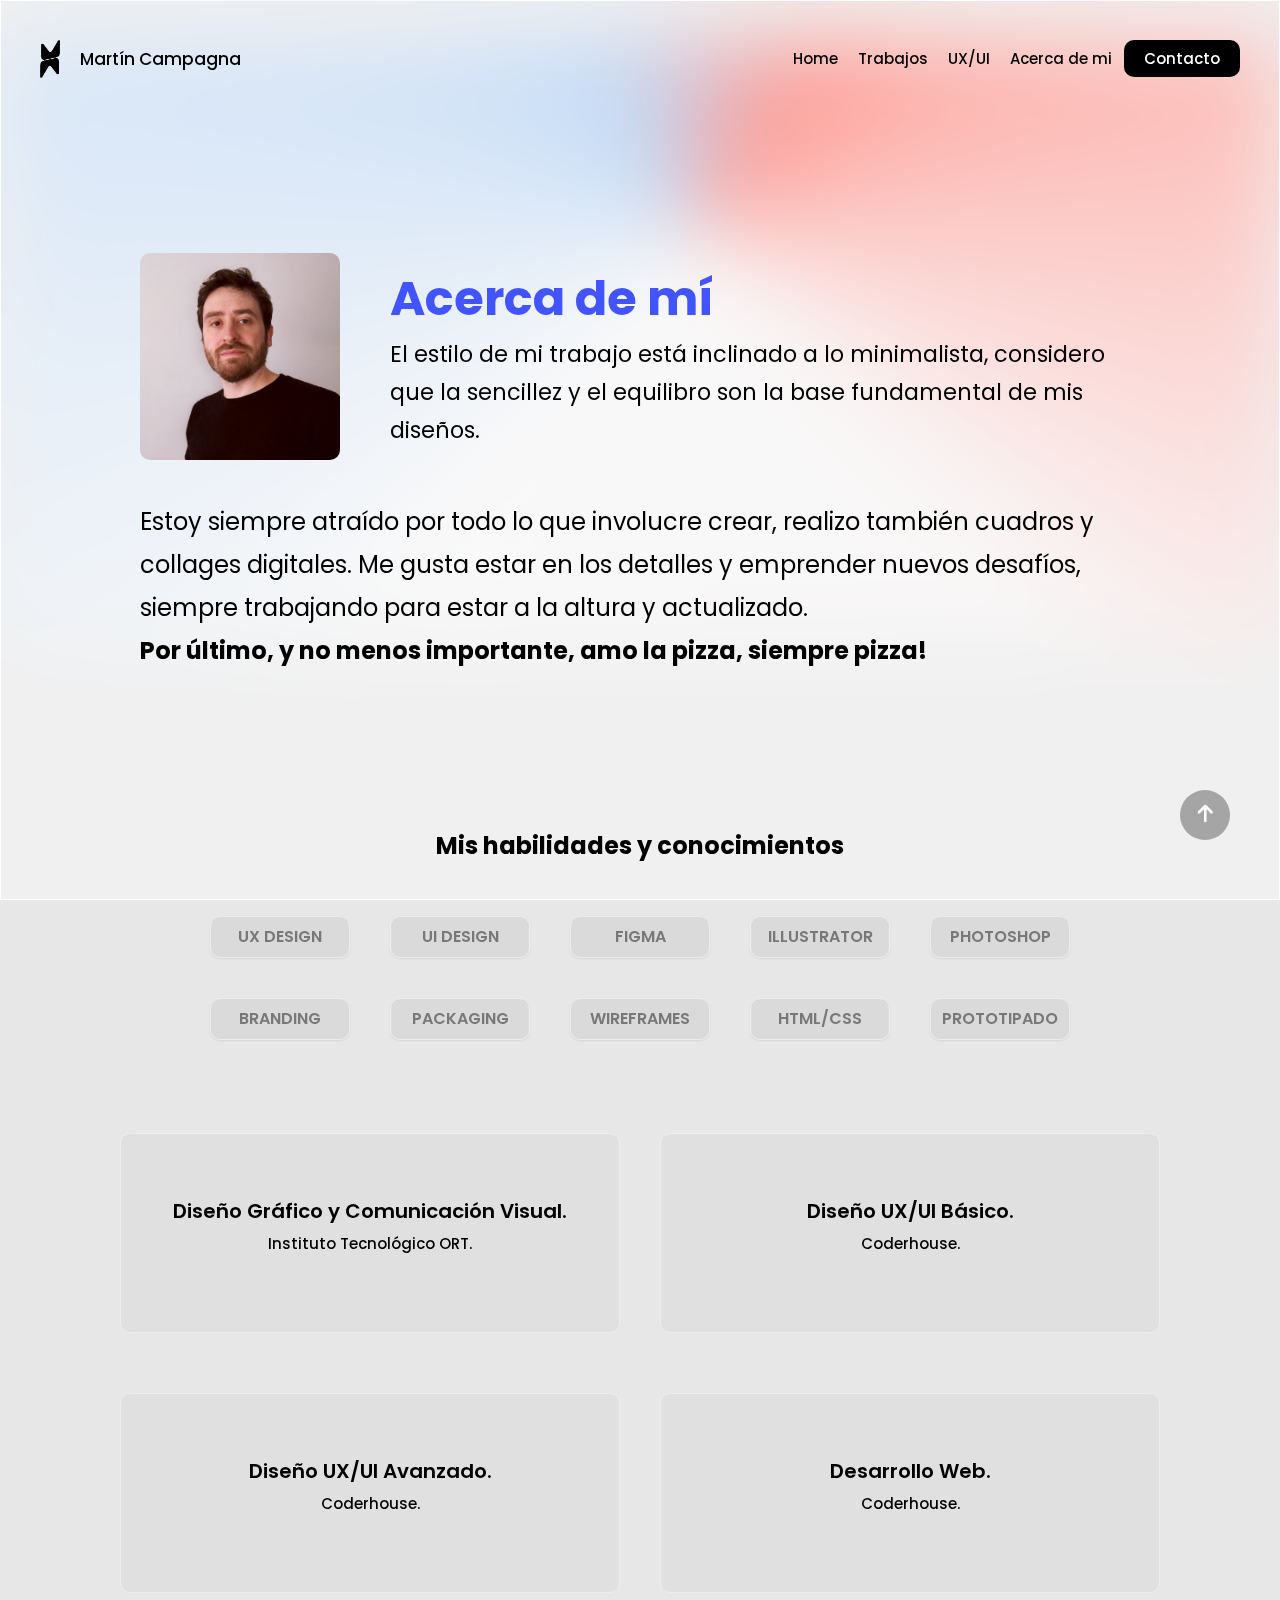
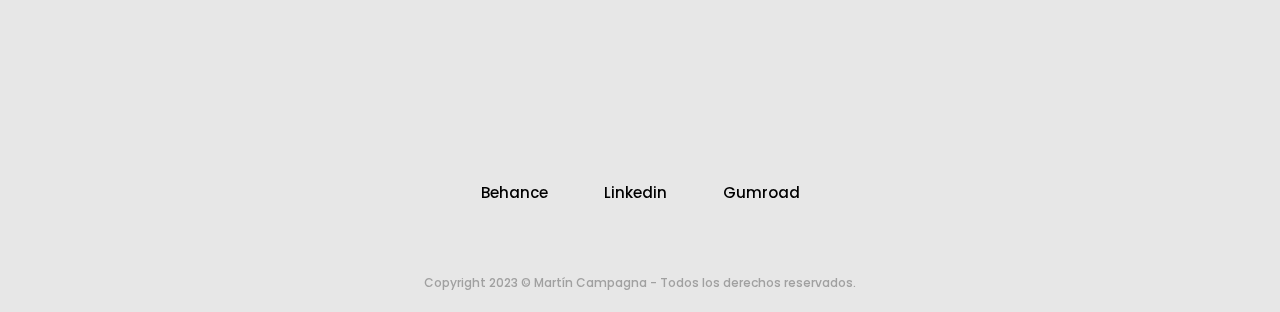
==== pages/acerca.html @ f4395ed1 "version1.0" ====
<!DOCTYPE html>
<html lang="es">
<head>
    <meta charset="UTF-8">
    <meta name="viewport" content="width=device-width, initial-scale=1.0">
    <meta name="description" content="Portfolio Martin Campagna, Diseñador Gráfico.">
    <meta name="keywords" content="logo, diseño, grafico, portfolio, pagina, web, branding, packaging, identidad, marca, proyecto, freelance, diseñador, presupuesto">
    <link rel="icon" href="../img/Logo Barra.png" type="image/x-icon">
    <link rel="stylesheet" href="../style/estilos.css">
    <link rel="stylesheet" href="https://cdnjs.cloudflare.com/ajax/libs/font-awesome/6.0.0-beta3/css/all.min.css"/>
    <title>Acerca de mí</title>
</head>
<body>
    <div class="header-gradient"></div>
    <div class="glassmorphism-layer"></div>
    <header>
        <div class="logo">
            <img src="../img/Logo.png" alt="Logo de Martín Campagna" class="logo-png">
            <span class="logo-texto">Martín Campagna</span>
        </div>
        <div class="menu-hamburguesa" id="menu-hamburguesa">
            <div class="bar"></div>
            <div class="bar"></div>
            <div class="bar"></div>
        </div>
        <div class="menu">
            <a href="../index.html">Home</a>
            <a href="trabajos.html">Trabajos</a>
            <a href="uxui.html">UX/UI</a>
            <a href="#">Acerca de mi</a>
            <a href="../index.html#seccion-contacto" id="boton-contacto">Contacto</a>
        </div>
    </header>
    <main>
        <div class="cta-acerca">
            <div class="call-acerca">
                <section class="acerca-section">
                    <img src="../img/Perfil copy.jpg" alt="Foto de Perfil">
                    <div class="text-container">
                        <h1><span class="acerca-text">Acerca de mí</span></h1>
                        <p>El estilo de mi trabajo está inclinado a lo minimalista, considero que la sencillez y el equilibro son la base fundamental de mis diseños.
                        </p>
                    </div>
                </section>
            </div>
            <div class="segundotexto">
                <p>Estoy siempre atraído por todo lo que involucre crear, realizo también cuadros y collages digitales.
                Me gusta estar en los detalles y emprender nuevos desafíos, siempre
                trabajando para estar a la altura y actualizado.
                <br>
                <strong>Por último, y no menos importante, amo la pizza, siempre pizza!</strong></p>
            </div>
        </div>
    </main>
    <div class="h2acerca">
        <h2>Mis habilidades y conocimientos</h2>
    </div>
    <div class="cardsacerca-container">
        <div class="fila">
            <div class="card small-card">
                <h4>UX DESIGN</h4>
            </div>
            <div class="card small-card">
                <h4>UI DESIGN</h4>
            </div>
            <div class="card small-card">
                <h4>FIGMA</h4>
            </div>
            <div class="card small-card">
                <h4>ILLUSTRATOR</h4>
            </div>
            <div class="card small-card">
                <h4>PHOTOSHOP</h4>
            </div>
        </div>
        <div class="fila">
            <div class="card small-card">
                <h4>BRANDING</h4>
            </div>
            <div class="card small-card">
                <h4>PACKAGING</h4>
            </div>
            <div class="card small-card">
                <h4>WIREFRAMES</h4>
            </div>
            <div class="card small-card">
                <h4>HTML/CSS</h4>
            </div>
            <div class="card small-card">
                <h4>PROTOTIPADO</h4>
            </div>
        </div>
    </div>
    <div class="cardsestudios-container">
        <div class="filaestudios">
            <div class="card-estudios">
                <h4>Diseño Gráfico y Comunicación Visual.</h4>
                <p>Instituto Tecnológico ORT.</p>
            </div>
            <div class="card-estudios">
                <h4>Diseño UX/UI Básico.</h4>
                <p>Coderhouse.</p>
            </div>
        </div>
        <div class="filaestudios">
            <div class="card-estudios">
                <h4>Diseño UX/UI Avanzado.</h4>
                <p>Coderhouse.</p>
            </div>
            <div class="card-estudios">
                <h4>Desarrollo Web.</h4>
                <p>Coderhouse.</p>
            </div>
        </div>
    </div>   
    <footer class="footer">
        <div class="redes-links">
            <a href="https://www.behance.net/martincampagna" class="social-link" target="_blank">Behance</a>
            <a href="https://www.linkedin.com/in/martincampagna/" class="social-link" target="_blank">Linkedin</a>
            <a href="https://martincampagna.gumroad.com/" class="social-link" target="_blank">Gumroad</a>
        </div>
        <div class="footer-contenido">
            <p>Copyright 2023 © Martín Campagna - Todos los derechos reservados.</p>
        </div>
    </footer>
    </div>
    <div class="scroll-to-top" id="scrollToTop">
        <i class="fas fa-arrow-up"></i>
    </div>
    <script>
        document.addEventListener('DOMContentLoaded', function() {
            var menuHamburguesa = document.getElementById('menu-hamburguesa');
            var menu = document.querySelector('.menu');
        
            menuHamburguesa.addEventListener('click', function() {
                menu.classList.toggle('activo');
            });
        });
    </script>
    <script>
        document.addEventListener('DOMContentLoaded', function() {
            var scrollToTopButton = document.getElementById('scrollToTop');
    
            function scrollToTop() {
                window.scrollTo({
                    top: 0,
                    behavior: 'smooth'
                });
            }
    
            scrollToTopButton.addEventListener('click', scrollToTop);
    
            window.addEventListener('scroll', function() {
                if (window.scrollY > 400) {
                    scrollToTopButton.style.opacity = '1';
                } else {
                    scrollToTopButton.style.opacity = '0';
                }
            });
        });
    </script>
</body>
</html>
---- style/estilos.css ----
@charset "UTF-8";
@import url("https://fonts.googleapis.com/css2?family=Inconsolata:wght@200;300;400;500;600;700&family=Poppins:ital,wght@0,100;0,200;0,300;0,400;0,500;0,600;0,700;0,800;0,900;1,100;1,200;1,300;1,400;1,500;1,600;1,700;1,800;1,900&display=swap");
/*font-family: 'Inconsolata', monospace;
font-family: 'Poppins', sans-serif;*/
* {
  margin: 0;
  padding: 0;
  box-sizing: border-box;
  font-family: "Poppins", sans-serif;
}

header {
  display: flex;
  justify-content: space-between;
  padding: 0px;
  margin: 40px;
  align-items: center;
}

.logo {
  display: flex;
  align-items: center;
}

.logo-png {
  display: flex;
  align-items: center;
  width: 20px;
  height: auto;
  margin-right: 20px;
}

.logo-texto {
  font-size: 17px;
  font-weight: 500;
  color: #000;
}

.menu a {
  color: #000;
  font-size: 15px;
  font-weight: 500;
  text-decoration: none;
  padding: 8px;
  align-items: center;
}

.menu a#boton-contacto {
  background-color: #000;
  color: #fff;
  border-radius: 10px;
  padding: 8px 20px;
  transition: background-color 0.3s, color 0.3s;
}

.menu a:hover {
  color: #5c5c5c;
}

.menu a#boton-contacto:hover {
  background-color: #4154FF !important;
}

.menu-hamburguesa {
  display: none;
  cursor: pointer;
}

.bar {
  width: 35px;
  height: 3px;
  border-radius: 10px;
  background-color: #000;
  margin: 6px auto;
  transition: 0.4s;
}

.menu.activo {
  background-color: #fff;
  background: rgba(255, 255, 255, 0.6);
  -webkit-backdrop-filter: blur(10px);
          backdrop-filter: blur(10px);
  display: flex;
  flex-direction: column;
  position: absolute;
  top: 0;
  left: 0;
  width: 100%;
  height: 100%;
  z-index: 1000;
}

.menu.activo a {
  color: #000;
  font-size: 20px;
  padding: 20px;
}

.card {
  margin-top: 80px;
  margin-left: 40px;
  width: 150px;
}

body {
  background-color: #e7e7e7;
  background-size: 100% auto;
  background-position: top;
  background-repeat: no-repeat;
}

.header-gradient {
  position: absolute;
  width: 100%;
  height: 600px;
  background: conic-gradient(from 8.7deg at 45.75% 68.42%, #F5F2F2 -50.17deg, #F5F5F5 30.48deg, rgba(36, 137, 255, 0.41) 145.62deg, #FF5B4F 207.92deg, #F5F2F2 309.83deg, #F5F5F5 390.48deg);
  filter: blur(40px);
  transform: rotate(-180deg);
  z-index: -2;
}

/* Estilo para la capa de glassmorphism */
.glassmorphism-layer {
  position: fixed;
  top: 0;
  margin: 0;
  padding: 0;
  width: 100%;
  height: 100%;
  border-radius: 0;
  border: 0.5px solid #fff;
  background: rgba(255, 255, 255, 0.4);
  -webkit-backdrop-filter: blur(10px);
          backdrop-filter: blur(10px); /* Efecto glassmorphism */
  z-index: -1; /* Coloca la capa por debajo de todo */
}

main {
  height: 710px;
  width: 100%;
  background-size: cover;
  background-position: center;
  display: flex;
  justify-content: center;
  align-items: center;
  text-align: left;
}

/* Estilo para el contenedor de la llamada a la acción (cta) */
.cta {
  padding: 200px;
  text-align: left;
  background: transparent;
}

.hello-text {
  color: #4154FF;
}

.call h1 {
  color: #000;
  font-size: 60px;
  font-weight: 600;
  text-align: left;
}

/* Estilo para el contenido dentro de la llamada a la acción */
.call {
  display: flex;
  flex-direction: column;
  align-items: left;
  text-align: left;
  margin: 20px;
  /* max-width: 700px; */
}

/* Estilo para el formulario de contacto */
.contact-form {
  display: flex;
  align-items: left;
  margin-top: 20px;
  text-align: left;
}

/* Estilo para el contenedor del input y el botón */
.form-group {
  display: flex;
  align-items: left;
}

.contenedor-general {
  max-width: 1140px;
  margin: 0 auto;
}

/* Aca empieza seccion Servicios */
.servicios {
  height: 130px;
  margin-bottom: 30px;
  margin-top: 100px;
  text-align: center;
  margin: 0 auto;
  max-width: 700px;
}

.servicios h2 {
  display: flex;
  justify-content: center;
  align-items: center;
  text-align: center;
  font-size: 2em;
  font-weight: 600;
  color: #000000;
  margin-top: 100px;
  height: 60px;
  margin-bottom: 10px;
  position: relative;
}

.servicios h2::before {
  content: "";
  position: absolute;
  bottom: 25%;
  left: 50%;
  transform: translateX(-50%);
  width: 21%;
  height: 10px;
  background-color: #4154FF;
  z-index: -1;
}

.servicios p {
  font-weight: 500;
}

.cards-container h4 {
  font-weight: 600;
  line-height: 1.2;
  margin-bottom: 10px;
}

.cards-container p {
  font-weight: 400;
  font-size: small;
  line-height: 1.5;
  margin-bottom: 10px;
}

.cards-container {
  display: flex;
  flex-wrap: wrap;
  justify-content: center;
  max-width: 1140px;
  margin: 5 auto;
  margin-top: 20px;
}

.cards-container span {
  color: #4154FF;
  font-weight: 500;
}

.card i {
  display: flex;
  align-items: flex-start;
  font-size: xx-large;
  color: #000;
  margin-bottom: 50px;
}

.card:hover i {
  color: #4154FF;
}

.fila {
  display: flex;
  justify-content: space-around;
  flex-basis: 100%;
}

.card {
  display: flex;
  flex-direction: column;
  justify-content: center;
  align-items: left;
  font-weight: 500;
  font-size: larger;
  position: relative;
  margin: 20px;
  padding: 20px;
  background-color: #aeaeae;
  background: rgba(216, 216, 216, 0.4);
  -webkit-backdrop-filter: blur(10px);
          backdrop-filter: blur(10px);
  border: 0.5px solid #ededed;
  border-radius: 10px;
  box-shadow: 0 1px 1, 5px rgba(195, 195, 195, 0.505);
  transition: transform 0.3s ease;
  height: 350px;
  max-width: 300px;
  flex-basis: calc(33.33% - 40px);
}

.card:hover {
  transform: scale(1.03);
  background-color: #e7e7e7;
  transition: 0.3s ease;
}

/* Aca termina seccion Servicios */
/* Aca empieza seccion Ultimos Proyectos */
.proyectos {
  margin: 0 auto;
  max-width: 1140px;
  text-align: center;
}

.proyectos h2 {
  text-align: center;
  font-size: 2em;
  height: 60px;
  margin-top: 60px;
  position: relative;
  display: inline-block;
  align-items: center;
}

.proyectos h2::before {
  content: "";
  position: absolute;
  bottom: 35%;
  left: 50%;
  transform: translateX(-50%);
  width: 100%;
  height: 10px;
  background-color: #4154FF;
  z-index: -1;
}

.proyectos p {
  font-size: 1em;
  font-weight: 500;
}

.galeria {
  display: flex;
  flex-wrap: wrap;
  justify-content: space-between;
  max-width: 1140px;
  margin: 0 auto;
  margin-top: 20px;
  padding: 0 30px;
}

.card-galeria {
  display: flex;
  flex-direction: column;
  justify-content: space-between;
  align-items: left;
  font-weight: 500;
  font-size: larger;
  position: relative;
  margin: 20px;
  /*padding: 20px;*/
  background-color: #b6b6b6;
  background: rgba(250, 250, 250, 0.2);
  -webkit-backdrop-filter: blur(10px);
          backdrop-filter: blur(10px);
  border: 0.5px solid #ededed;
  border-radius: 10px;
  box-shadow: 0 1px 1, 5px rgba(195, 195, 195, 0.505);
  transition: transform 0.3s ease;
  height: 550px;
  max-width: 550px;
  width: calc(50% - 40px);
}

.card-imagen {
  -o-object-fit: cover;
     object-fit: cover;
  width: 100%;
  height: 100%;
  border-radius: 10px;
}

.card-contenido {
  position: absolute;
  bottom: 20px;
  left: 20px;
  color: #fff;
  text-shadow: 1px 1px 4px rgba(0, 0, 0, 0.9);
  display: flex;
  flex-direction: column;
  justify-content: flex-start;
  align-self: flex-end;
  z-index: 1;
  opacity: 0;
  transition: opacity 0.3s ease;
}

.card-galeria:hover {
  transform: scale(1.01);
  background-color: #e7e7e7;
  transition: 0.3s ease;
}

.card-galeria:hover .card-contenido {
  opacity: 1;
}

.card-galeria::after {
  content: "";
  position: absolute;
  bottom: 0;
  left: 0;
  width: 100%;
  height: 100px;
  border-bottom-left-radius: 10px;
  border-bottom-right-radius: 10px;
  background-color: rgba(50, 50, 50, 0.2);
  opacity: 0;
  transition: opacity 0.3s ease;
}

.card-galeria:hover::after {
  opacity: 1;
}

.proyecto-final h3 {
  display: flex;
  color: #4154FF;
  justify-content: center;
  text-align: center;
  align-items: center;
  margin-top: 20px;
  margin-bottom: 25px;
  font-weight: 500;
  font-size: 18px;
}

.proyecto-final h3 a {
  text-decoration: none;
}

.proyecto-final h3 a {
  display: inline-block;
  padding: 10px 20px;
  background-color: #000;
  color: #fff;
  border-radius: 10px;
  text-decoration: none;
  transition: background-color 0.3s ease;
}

.proyecto-final h3 a:hover {
  background-color: #4154FF;
}

/* Aca termina seccion Ultimos Proyectos */
/* Empieza Pagina Trabajos */
.proyectos h1 {
  text-align: left;
  font-size: 4em;
  height: 60px;
  margin-top: 0px;
  position: relative;
  display: inline-block;
  align-items: left;
}

.proyectos h1::before {
  content: "";
  position: absolute;
  bottom: -17%;
  left: 50%;
  transform: translateX(-50%);
  width: 100%;
  height: 15px;
  background-color: #4154FF;
  z-index: -1;
}

.mi-galeria {
  display: grid;
  grid-template-columns: repeat(1, 1fr);
  gap: 20px;
  max-width: 1000px;
  margin: 40px auto;
}

.mi-card-galeria {
  font-weight: 500;
  font-size: larger;
  background-color: #535353;
  height: 400px;
  -webkit-backdrop-filter: blur(10px);
          backdrop-filter: blur(10px);
  border: 0.5px solid #ededed;
  border-radius: 10px;
  box-shadow: 0 1px 1, 5px rgba(195, 195, 195, 0.505);
  transition: transform 0.3s ease;
}

.mi-card-imagen img {
  width: 100%;
  height: 100%;
  -o-object-fit: cover;
     object-fit: cover;
  border-radius: 10px;
}

.mi-card-contenido {
  padding: 20px;
}

.mi-card-contenido h3 {
  margin-bottom: 10px;
  font-size: 1.5rem;
}

/* Termina Pagina Trabajos */
/* Empieza Pagina UX/UI */
.studies h1 {
  text-align: left;
  font-size: 4em;
  height: 60px;
  margin-top: 0px;
  position: relative;
  display: inline-block;
  align-items: left;
}

.studies h1::before {
  content: "";
  position: absolute;
  bottom: -17%;
  left: 50%;
  transform: translateX(-50%);
  width: 100%;
  height: 15px;
  background-color: #4154FF;
  z-index: -1;
}

.mi-galeriaux {
  display: grid;
  grid-template-columns: repeat(1, 1fr);
  gap: 100px;
  max-width: 1000px;
  margin: 40px auto;
}

.mi-card-galeriaux {
  font-weight: 500;
  font-size: larger;
  background-color: #535353;
  height: 400px;
  -webkit-backdrop-filter: blur(10px);
          backdrop-filter: blur(10px);
  border: 0.5px solid #ededed;
  border-radius: 10px;
  box-shadow: 0 1px 1, 5px rgba(195, 195, 195, 0.505);
  transition: transform 0.3s ease;
}

.mi-card-imagenux img {
  width: 100%;
  height: 100%;
  -o-object-fit: cover;
     object-fit: cover;
  border-radius: 10px;
}

.mi-card-contenidoux {
  padding: 20px;
}

.mi-card-contenidoux h3 {
  margin-bottom: 10px;
  font-size: 1.5rem;
}

/* Termina Pagina UX/UI */
/* Estilo para el input del formulario */
.contact-form input[type=text] {
  background-color: #fff;
  border: 1px solid #fff;
  box-shadow: 0 0 1px 0 #bebebe;
  font-weight: 500;
  padding: 8px;
  border-top-left-radius: 10px;
  border-bottom-left-radius: 10px;
  border-top-right-radius: 0px;
  border-bottom-right-radius: 0px;
  width: 250px;
}

/* Estilo para el botón "Contactame" */
.contact-form a {
  background-color: #000;
  color: #fff;
  text-decoration: none;
  padding: 10px 30px;
  border-top-left-radius: 0px;
  border-bottom-left-radius: 0px;
  border-top-right-radius: 10px;
  border-bottom-right-radius: 10px;
  font-size: 13px;
}

.contact-form a:hover {
  background-color: #4154FF;
}

/* ACA EMPIEZA LA SECCION "CONTACTO" */
.seccion-formulario {
  width: 100%;
  height: 500px;
  max-width: 1140px;
  position: relative;
  background-size: cover;
  background-position: center;
  display: flex;
  justify-content: center;
  align-items: center;
  text-align: left;
  margin-top: 60px;
  border-radius: 10px;
  border: 0.5px solid #ededed;
  background: rgba(216, 216, 216, 0.4);
  -webkit-backdrop-filter: blur(10px);
          backdrop-filter: blur(10px);
}

.footer-gradient {
  position: absolute;
  top: 50%;
  left: -50%;
  width: 200%;
  height: 100%;
  background: conic-gradient(from -0.74deg at 54.05% 46.76%, #FFFFFF 0deg, rgba(36, 137, 255, 0.41) 89.49deg, #FFFFFF 187.76deg, #FF5B4F 270.85deg, #FFFFFF 360deg);
  opacity: 0.3;
  filter: blur(60px);
  transform: rotate(0.19deg);
  z-index: -2;
}

.contenido {
  display: flex;
  justify-content: space-between;
  align-items: top;
  margin-right: 40px;
  max-width: 1200px;
  width: 100%;
}

.texto {
  max-width: 600px;
  margin-right: 20px;
  margin-left: 40px;
}

.fas.fa-paper-plane {
  margin-right: 10px;
  font-size: 24px;
}

.icono-correo {
  display: flex;
  align-items: center;
}

.texto h1 {
  color: #4154FF;
}

.texto p {
  font-size: 24px;
  line-height: 40px;
}

.inputsform {
  width: 60%;
}

form {
  display: grid;
  grid-template-columns: repeat(2, 1fr);
  gap: 10px;
  min-width: 350px;
  max-width: 700px;
}

input,
textarea {
  width: 100%;
  padding: 10px;
  box-sizing: border-box;
  background-color: #e7e7e7;
  border: #fff;
  border-radius: 5px;
  font-size: 12px;
  border-bottom: 2px solid #a0a0a0;
  outline: none;
  border: 0.5px solid #fff;
  background: rgba(255, 255, 255, 0.4); /* Color blanco translúcido */
  -webkit-backdrop-filter: blur(10px);
          backdrop-filter: blur(10px); /* Efecto glassmorphism */
}

input:hover,
textarea:hover {
  border-bottom: 1px solid #4154FF;
}

#mensaje {
  grid-column: span 2;
  height: 200px;
}

#enviar {
  grid-column: span 2;
  background-color: #000;
  color: #fff;
  transition: background-color 0.3s ease;
}

#enviar:hover {
  background-color: #4154FF;
}

/* ACA TERMINA LA SECCION "CONTACTO" */
/* ACA EMPIEZA EL "FOOTER" */
.footer {
  position: relative;
  text-align: center;
  padding-top: 80px;
  z-index: 0;
}

.redes-links {
  display: flex;
  justify-content: center;
  margin-top: 20px;
}

.social-link {
  color: #000;
  font-size: 15px;
  font-weight: 500;
  text-decoration: none;
  padding: 8px;
  align-items: center;
  margin: 20px;
  padding-bottom: 50px;
}

.footer a:hover {
  color: #5c5c5c;
}

.footer p {
  font-size: 12px;
  color: #a0a0a0;
  font-weight: 500;
  padding-bottom: 20px;
}

.scroll-to-top {
  position: fixed;
  bottom: 60px;
  right: 50px;
  background-color: rgba(90, 90, 90, 0.5);
  color: #fff;
  padding: 10px;
  border-radius: 100%;
  width: 50px;
  height: 50px;
  cursor: pointer;
  transition: opacity 0.3s ease;
  text-align: center;
  line-height: 2;
}

.scroll-to-top:hover {
  background-color: #787878;
}

.scroll-to-top i {
  font-size: 20px;
}

/* ACA EMPIEZA ACERCA DE MI */
.cta-acerca {
  height: 500px;
  margin-bottom: 20px;
}

.acerca-section {
  display: flex;
  align-items: center;
  max-width: 1000px;
  margin: 40px;
}

.acerca-section img {
  width: 200px;
  height: auto;
  margin-right: 50px;
  border-radius: 10px;
}

.acerca-text {
  font-size: 1.5em;
  color: #4154FF;
}

.acerca-section p {
  font-size: 1.4em;
  line-height: 1.7;
}

.segundotexto {
  display: flex;
  justify-content: center;
  align-items: center;
  margin: 40px auto;
  margin-bottom: 70px;
  max-width: 1000px;
  font-size: 1.5em;
  line-height: 1.8;
}

.small-card {
  height: 30px;
  max-width: 140px;
  font-size: 1em;
  display: flex;
  flex-direction: column;
  justify-content: center;
  align-items: center;
  text-align: center;
  padding: 20px;
  background-color: #aeaeae;
  background: rgba(216, 216, 216, 0.9);
  -webkit-backdrop-filter: blur(10px);
          backdrop-filter: blur(10px);
  border: 0.5px solid #ededed;
  border-radius: 10px;
  box-shadow: 0 1px 1.5px rgba(195, 195, 195, 0.505);
  transition: transform 0.3s ease;
}

.small-card h4 {
  font-size: 1em;
  font-weight: 600;
  margin-bottom: 8px;
  margin-top: 8px;
  color: #787878;
}

.small-card:hover {
  transform: scale(1.01);
  transition: 0.3s ease;
}

.cardsacerca-container {
  display: flex;
  flex-direction: column;
  align-items: center;
  justify-content: center;
  margin: 20px auto;
  margin-bottom: 30px;
  max-width: 1140px;
  height: 150px;
}

.h2acerca {
  display: flex;
  justify-content: center;
  margin-bottom: 40px;
}

.cardsestudios-container {
  display: flex;
  flex-direction: column;
  justify-content: center;
  max-width: 1140px;
  margin: 40px auto;
}

.filaestudios {
  display: flex;
  justify-content: center;
  margin-top: 20px;
  max-width: 1140px;
}

.card-estudios {
  display: flex;
  flex-direction: column;
  margin: 20px;
  padding: 20px;
  height: 200px;
  width: 500px;
  background-color: #aeaeae;
  background: rgba(216, 216, 216, 0.4);
  -webkit-backdrop-filter: blur(10px);
          backdrop-filter: blur(10px);
  border: 0.5px solid #ededed;
  border-radius: 10px;
  box-shadow: 0 1px 1, 5px rgba(195, 195, 195, 0.505);
  text-align: center;
  margin-bottom: 20px;
  align-items: center;
  justify-content: center;
}

.card-estudios h4 {
  font-size: 20px;
  font-weight: 600;
  line-height: 1.2;
  margin-bottom: 10px;
}

.card-estudios p {
  font-weight: 500;
  font-size: 15px;
  line-height: 1.5;
  margin-bottom: 10px;
}

/* ACA TERMINA ACERCA DE MI */
/* MEDIA QUARIES */
@media only screen and (max-width: 768px) {
  .menu {
    display: none;
  }
  .menu-hamburguesa {
    position: absolute;
    top: 20px;
    right: 40px;
    width: 50px;
    height: 50px;
    background: rgba(255, 255, 255, 0);
    z-index: 1000;
    padding: 20px;
    display: block;
  }
  .menu-hamburguesa.activo {
    background: rgba(255, 255, 255, 0.7);
  }
  .menu-hamburguesa a {
    font-size: 20px;
    text-decoration: none;
    padding: 10px 20px;
    display: block;
  }
  .close-menu {
    position: absolute;
    top: 10px;
    right: 20px;
    cursor: pointer;
    font-size: 24px;
  }
  .menu.activo {
    display: flex;
    flex-direction: column;
    position: absolute;
    background-color: rgba(255, 255, 255, 0.7);
    width: 100%;
    top: 0;
    left: 0;
    text-align: center;
  }
  .menu.activo a {
    margin: 30px 0;
  }
  .glassmorphism-layer {
    width: 100%;
  }
  .call h1 {
    font-size: 30px;
    margin-left: 40px;
  }
  .fila {
    flex-direction: column;
    align-items: center;
  }
  .card {
    width: 100%;
    height: auto;
    margin-bottom: 20px auto;
  }
  .contact-form input {
    margin-left: 40px;
    width: 30%;
  }
  .galeria {
    grid-template-columns: repeat(1, 1fr);
    justify-content: center;
  }
  .card-galeria {
    width: 100%;
    height: auto;
    margin-bottom: 20px;
  }
  .mi-card-imagen {
    height: 100%;
    background-position: center;
    -o-object-fit: cover;
       object-fit: cover;
  }
  .contenido {
    flex-direction: column;
    align-items: flex-start;
  }
  .inputsform {
    width: 100%;
    max-width: 768px;
    min-width: 360px;
    margin-left: 30px;
    margin-top: 20px;
    display: flex;
    justify-content: center;
    align-items: center;
    flex-direction: column;
    text-align: center;
  }
  form {
    max-width: none;
  }
  #enviar {
    width: 100%;
  }
  .proyectos h1::before {
    display: none;
  }
  .seccion-formulario {
    display: flex;
    flex-direction: row;
    align-items: center;
    margin-top: 50px;
    height: auto;
    width: 100%;
    margin: 0 auto;
  }
  .seccion-formulario .texto {
    text-align: left;
    align-items: center;
    margin-bottom: 20px;
    margin-top: 80px;
  }
  .texto {
    line-height: 35px;
  }
  form {
    max-width: 100%;
  }
  #enviar {
    width: calc(100% - 20px);
  }
  .acerca-section {
    flex-direction: column;
    align-items: center;
    text-align: center;
  }
  .acerca-section img {
    margin-bottom: 20px;
  }
  .acerca-text {
    text-align: center;
  }
  .segundotexto {
    margin-bottom: 20px;
    text-align: center;
    margin: 20px;
  }
  .h2acerca {
    flex-direction: column;
    align-items: center;
    margin-top: 450px;
  }
  .cardsacerca-container {
    display: flex;
    flex-direction: column;
    align-items: center;
    margin-top: 550px;
  }
  .small-card {
    margin-bottom: 10px;
  }
  .cardsestudios-container {
    display: flex;
    flex-direction: column;
    align-items: center;
    margin-top: 480px;
  }
  .filaestudios {
    display: flex;
    flex-direction: column;
    align-items: center;
    width: 80%;
  }
}/*# sourceMappingURL=estilos.css.map */
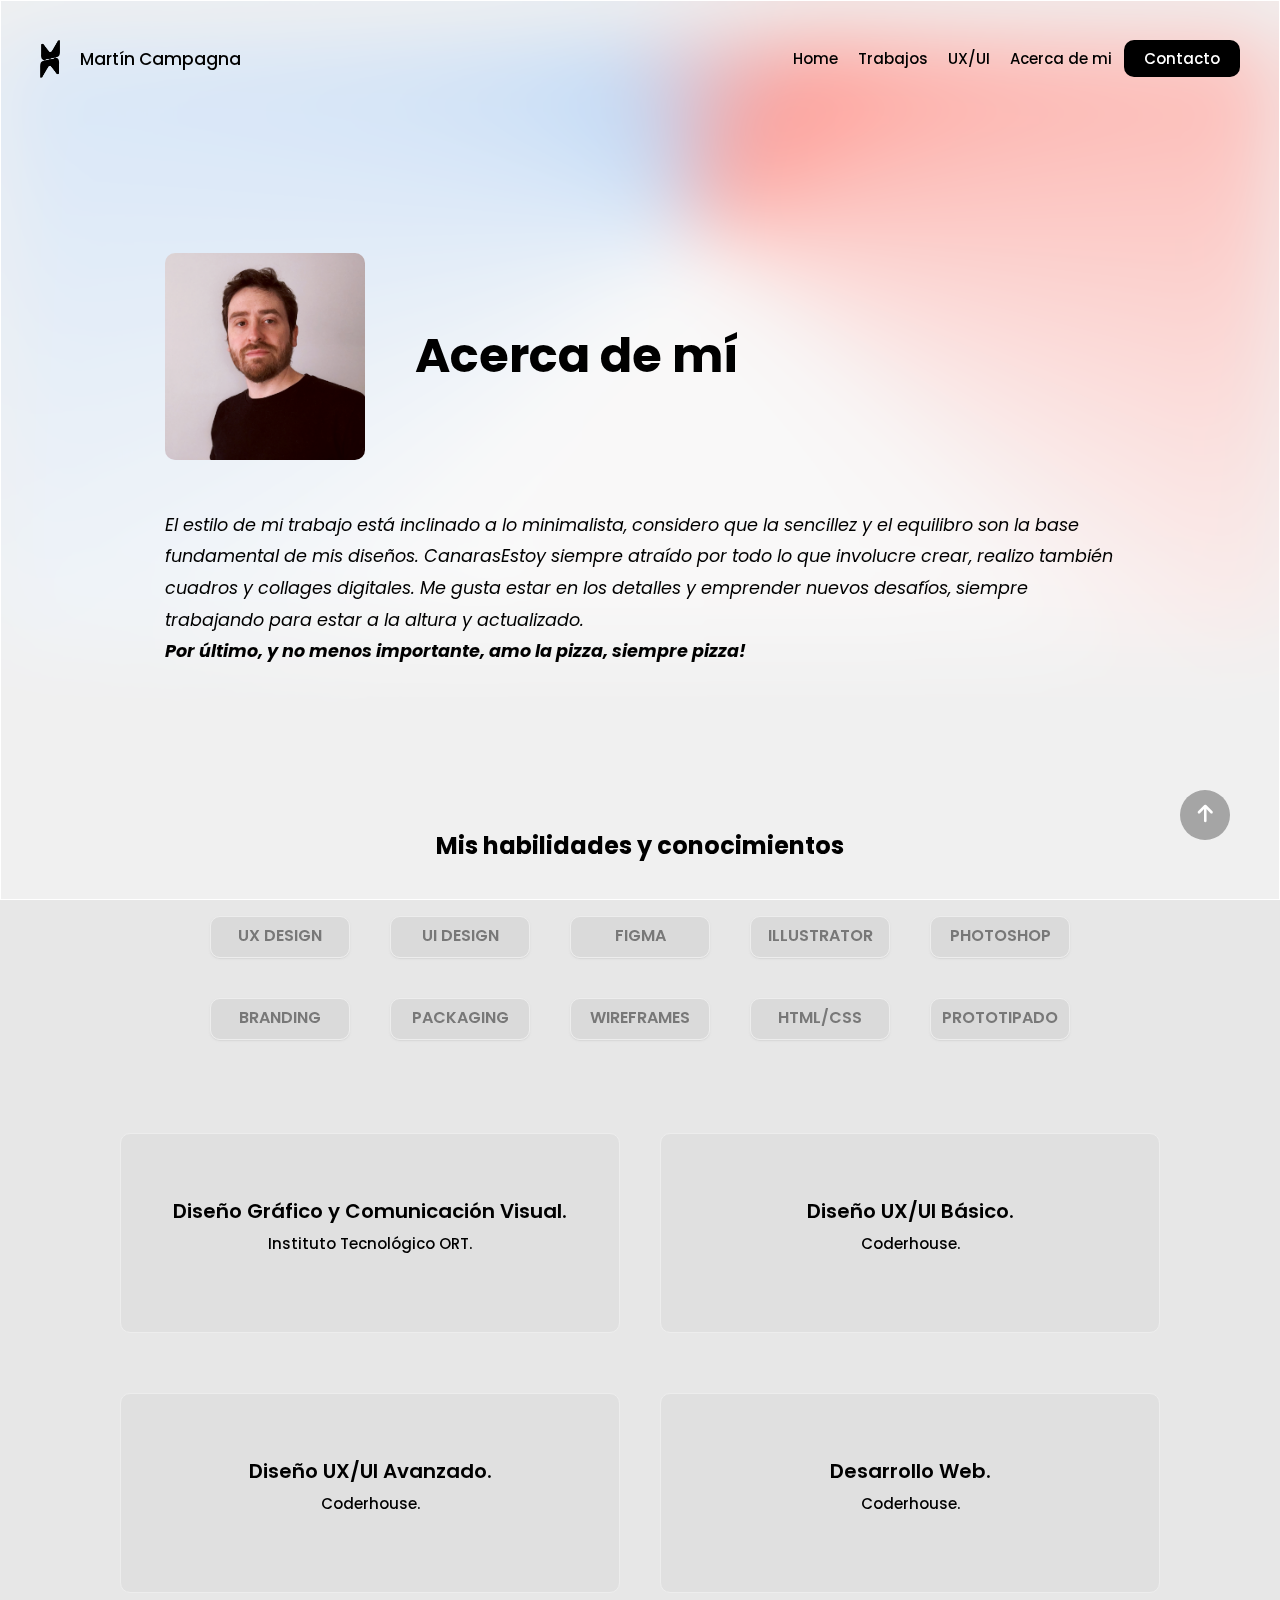
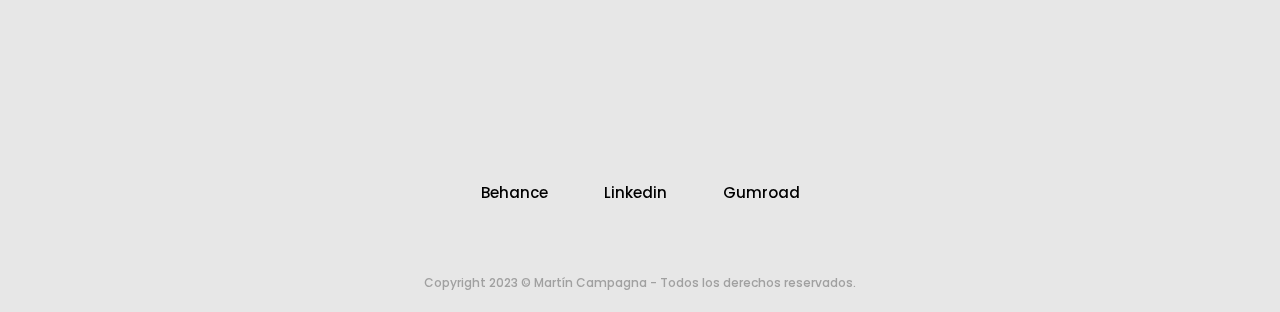
==== commit 68a14663: "agregue animaciones" ====
--- a/pages/acerca.html
+++ b/pages/acerca.html
@@ -36,19 +36,19 @@
             <div class="call-acerca">
                 <section class="acerca-section">
                     <img src="../img/Perfil copy.jpg" alt="Foto de Perfil">
-                    <div class="text-container">
-                        <h1><span class="acerca-text">Acerca de mí</span></h1>
-                        <p>El estilo de mi trabajo está inclinado a lo minimalista, considero que la sencillez y el equilibro son la base fundamental de mis diseños.
-                        </p>
-                    </div>
+                    <h1><span class="acerca-text">Acerca de mí</span></h1>
+                    
                 </section>
             </div>
+            <div class="text-container">
+            </div>
             <div class="segundotexto">
-                <p>Estoy siempre atraído por todo lo que involucre crear, realizo también cuadros y collages digitales.
+                <p><cite>El estilo de mi trabajo está inclinado a lo minimalista, considero que la sencillez y el equilibro son la base fundamental de mis diseños.
+                CanarasEstoy siempre atraído por todo lo que involucre crear, realizo también cuadros y collages digitales.
                 Me gusta estar en los detalles y emprender nuevos desafíos, siempre
                 trabajando para estar a la altura y actualizado.
                 <br>
-                <strong>Por último, y no menos importante, amo la pizza, siempre pizza!</strong></p>
+                <strong>Por último, y no menos importante, amo la pizza, siempre pizza!</strong></cite></p>
             </div>
         </div>
     </main>
--- a/style/estilos.css
+++ b/style/estilos.css
@@ -799,20 +799,22 @@
 .acerca-section {
   display: flex;
   align-items: center;
-  max-width: 1000px;
+  max-width: 1140px;
   margin: 40px;
+  margin-left: 0px;
 }
 
 .acerca-section img {
   width: 200px;
   height: auto;
-  margin-right: 50px;
   border-radius: 10px;
 }
 
 .acerca-text {
   font-size: 1.5em;
-  color: #4154FF;
+  margin-left: 50px;
+  align-items: center;
+  color: #000;
 }
 
 .acerca-section p {
@@ -824,10 +826,10 @@
   display: flex;
   justify-content: center;
   align-items: center;
-  margin: 40px auto;
+  margin: 50px auto;
   margin-bottom: 70px;
-  max-width: 1000px;
-  font-size: 1.5em;
+  max-width: 950px;
+  font-size: 1.1em;
   line-height: 1.8;
 }
 
@@ -855,7 +857,7 @@
   font-size: 1em;
   font-weight: 600;
   margin-bottom: 8px;
-  margin-top: 8px;
+  margin-top: 6px;
   color: #787878;
 }
 
